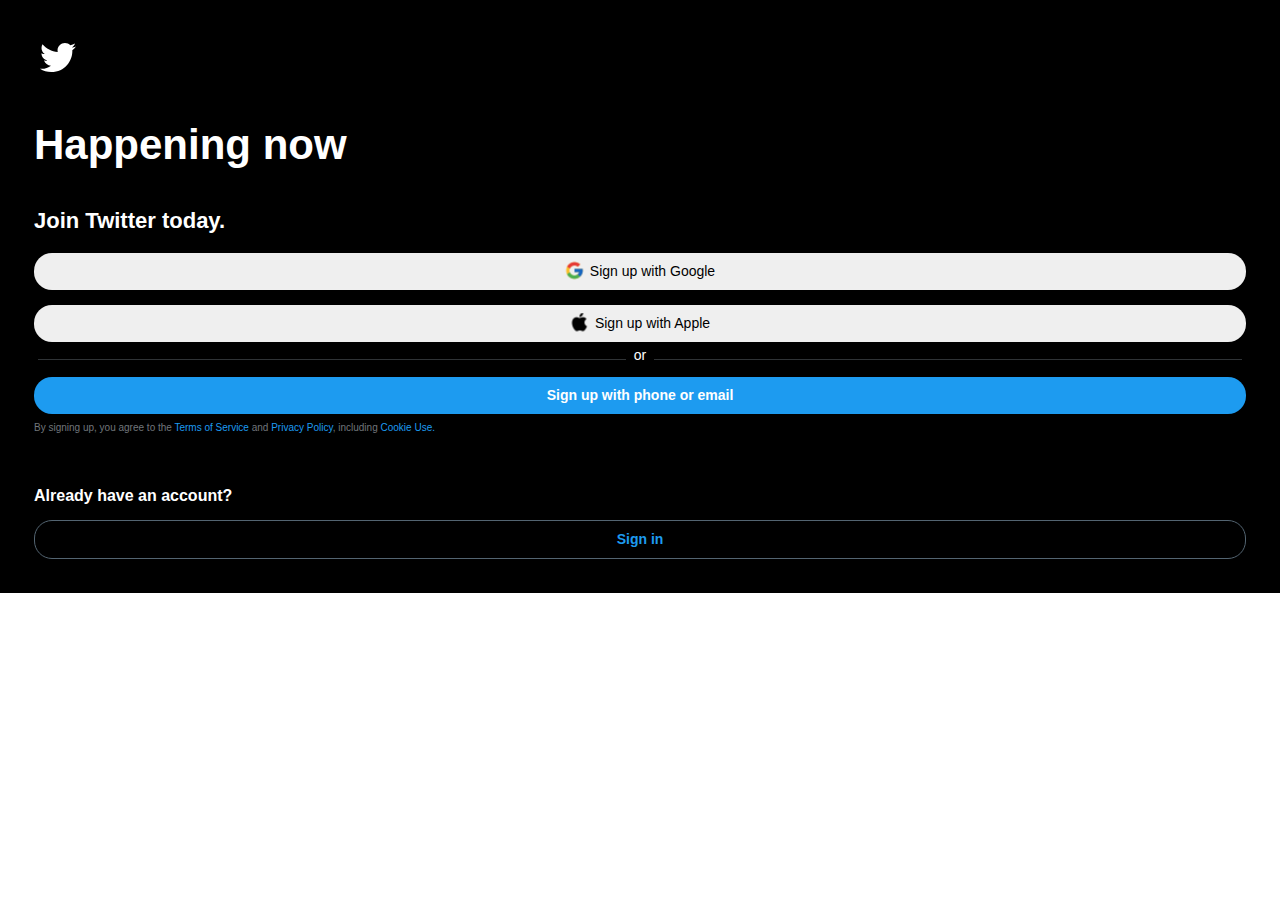
==== index.html @ 24f14d48 "twitter login, first commit" ====
<!DOCTYPE html>
<html lang="en">
<head>
    <meta charset="UTF-8">
    <meta http-equiv="X-UA-Compatible" content="IE=edge">
    <meta name="viewport" content="width=device-width, initial-scale=1.0">
    <link rel="shortcut icon" href="./Assets/icons/twitter-favicon.png" type="image/x-icon">
    <link rel="stylesheet" href="reset-css.css">
    <link rel="stylesheet" href="index.css">
    <title>Twitter Clone | Html and Css</title>
</head>
<body>    
    <main class="main-content">
        <img src="./Assets/icons/twitter-icon-white.svg" alt="white twitter logo">
        <h1>Happening now</h1>
        <h2>Join Twitter today.</h2>
        <div class="main-content--register">
            <button class="main-content--register__button"><span class="icon google-icon"></span>Sign up with Google</button>
            <button class="main-content--register__button"><span class="icon apple-icon"></span>Sign up with Apple</button>
            <div class="main-content--login--division">
                <div class="main-content--login--division__line">
                    <div></div>
                </div>
                <p>or</p>
                <div class="main-content--login--division__line">
                    <div></div>
                </div>
            </div>
            <button class="main-content--register__button email-phone__button">Sign up with phone or email</button>
            <p class="main-content--register__terms">By signing up, you agree to the <a href="#" class="main-content--register__blue-text">Terms of Service</a> and <a href="#" class="main-content--register__blue-text">Privacy Policy</a>, including <a href="#" class="main-content--register__blue-text">Cookie Use.</a></p>
            
        </div>
        <div class="main-content--login">
            <h3>Already have an account?</h3>
            <button class="main-content--login--button__black">Sign in</button>
        </div>
    </main>
    <footer></footer>    
</body>
</html>
---- index.css ----
html {
    font-family: -apple-system, BlinkMacSystemFont, 'Segoe UI', Roboto, Oxygen, Ubuntu, Cantarell, 'Open Sans', 'Helvetica Neue', sans-serif;
}
.main-content {
    width: 100%;
    padding: 34px;
    background-color: #000000;
    color: white;
}

.main-content h1 {
    margin: 38px 0;
    font-size: 42px;
    font-weight: 700;
    line-height: 49px;
}

.main-content h2 {
    margin-bottom: 19px;
    font-size: 22px;
    line-height: 27px;
}

.main-content--register {
    display: flex;
    flex-direction: column;
}

.main-content--register__button {
    border: none;
    border-radius: 18px;
    padding: 8px 0;
    font-size: 14px;
    display: flex;
    justify-content: center;
    gap: 6px;
}

.main-content--register__button:first-of-type {
    margin-bottom: 15px;
}

.icon {
    display: inline-block;
    width: 19px;
    height: 19px;
    object-fit: contain;
    background-repeat: no-repeat;
    background-position: center;
}

.google-icon {
    background-image: url(./Assets/icons/google-icon.png);
}

.apple-icon {
    background-image: url(./Assets/icons/apple-icon.png);
}

.main-content--login--division {
    display: flex;
    margin: 4px 0;
    justify-content: center;
    gap: 4px;
}

.main-content--login--division__line {
    display: flex;
    width: 100%;    
    height: 27px;
    justify-content: center;
    align-items: center;
    margin: 0 4px;
}


.main-content--login--division__line div {
    width: 100%;
    height: 1px;
    background-color: rgb(47, 51, 54);    
}

.main-content--login--division p {
    font-size: 14px;
    line-height: 19px;
    font-weight: 400;
}

.email-phone__button {
    background-color: #1d9bf0;
    color: white;
    font-weight: 700;
    margin-bottom: 8px;
}

.main-content--register__terms {
    font-size: 10px;
    font-weight: 400;
    line-height: 11px;
    color: rgb(113, 118, 123);
    margin-bottom: 15px;
}

.main-content--register__blue-text {
    color: rgb(29, 155, 240);
    text-decoration: none;
}

.main-content--register__blue-text:hover {
    text-decoration: underline;
}

.main-content--login {
    margin-top: 38px;
}

.main-content--login h3 {
    font-size: 16px;
    margin-bottom: 15px;
    font-weight: 700;
    line-height: 19px;
}

.main-content--login--button__black {
    width: 100%;
    border-color: rgb(83, 100, 113);
    border-width: 1px;
    border-radius: 18px;
    border-style: solid;
    padding: 8px 0;
    font-size: 14px;
    font-weight: 700;
    color: rgb(29, 155, 240);
    background-color: #000000;
}
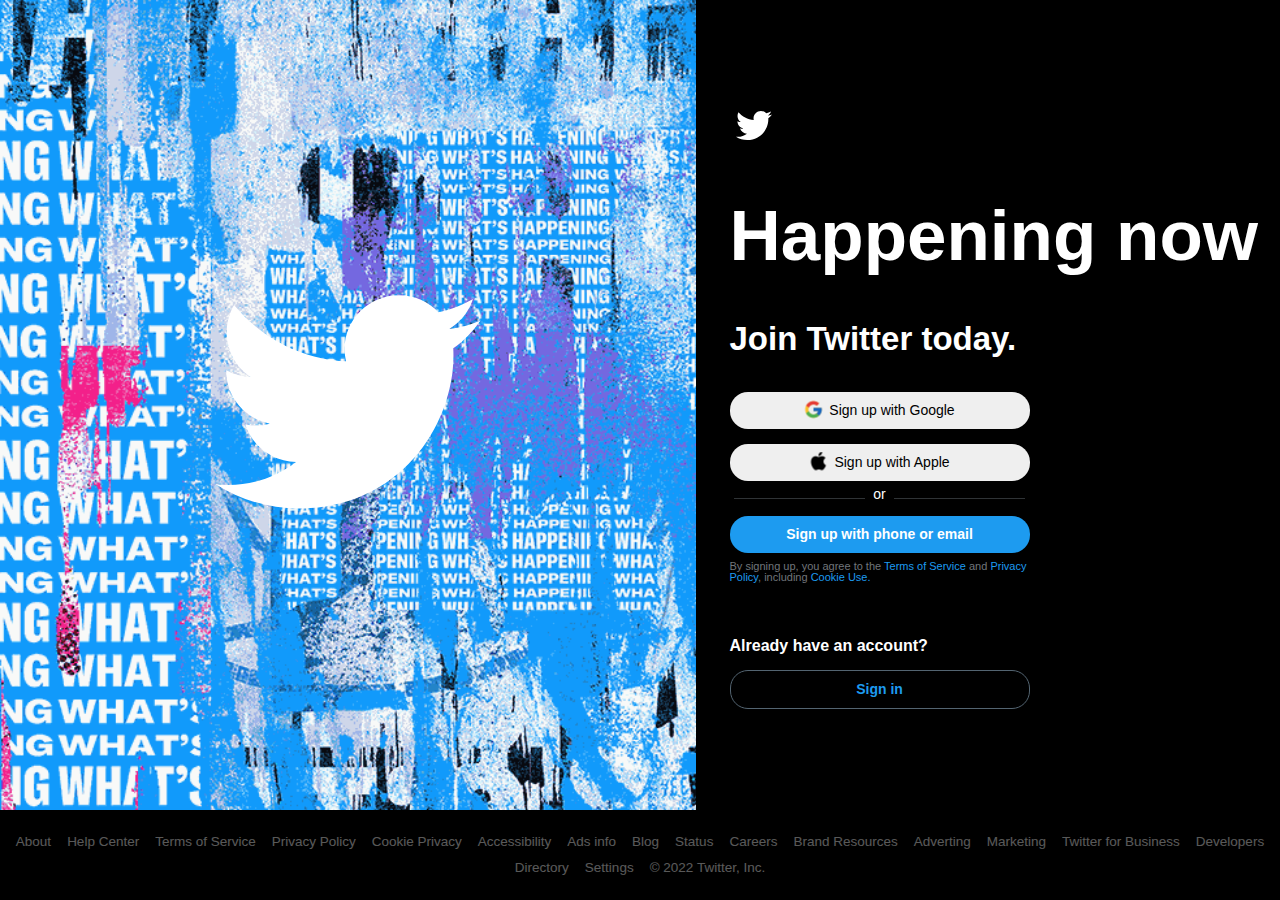
==== commit c8b341a4: "directory files changed" ====
--- a/index.html
+++ b/index.html
@@ -5,36 +5,63 @@
     <meta http-equiv="X-UA-Compatible" content="IE=edge">
     <meta name="viewport" content="width=device-width, initial-scale=1.0">
     <link rel="shortcut icon" href="./Assets/icons/twitter-favicon.png" type="image/x-icon">
-    <link rel="stylesheet" href="reset-css.css">
-    <link rel="stylesheet" href="index.css">
+    <link rel="stylesheet" href="./src/CSS/reset-css.css">
+    <link rel="stylesheet" href="./src/CSS/index.css">
     <title>Twitter Clone | Html and Css</title>
 </head>
 <body>    
-    <main class="main-content">
-        <img src="./Assets/icons/twitter-icon-white.svg" alt="white twitter logo">
-        <h1>Happening now</h1>
-        <h2>Join Twitter today.</h2>
-        <div class="main-content--register">
-            <button class="main-content--register__button"><span class="icon google-icon"></span>Sign up with Google</button>
-            <button class="main-content--register__button"><span class="icon apple-icon"></span>Sign up with Apple</button>
-            <div class="main-content--login--division">
-                <div class="main-content--login--division__line">
-                    <div></div>
+    <main class="main">
+        <section class="main-content">
+            <img src="./Assets/icons/twitter-icon-white.svg" alt="white twitter logo">
+            <h1>Happening now</h1>
+            <h2>Join Twitter today.</h2>
+            <div class="main-content--register">
+                <button class="main-content--register__button"><span class="icon google-icon"></span>Sign up with Google</button>
+                <button class="main-content--register__button"><span class="icon apple-icon"></span>Sign up with Apple</button>
+                <div class="main-content--login--division">
+                    <div class="main-content--login--division__line">
+                        <div></div>
+                    </div>
+                    <p>or</p>
+                    <div class="main-content--login--division__line">
+                        <div></div>
+                    </div>
                 </div>
-                <p>or</p>
-                <div class="main-content--login--division__line">
-                    <div></div>
-                </div>
+                <button class="main-content--register__button email-phone__button">Sign up with phone or email</button>
+                <p class="main-content--register__terms">By signing up, you agree to the <a href="#" class="main-content--register__blue-text">Terms of Service</a> and <a href="#" class="main-content--register__blue-text">Privacy Policy</a>, including <a href="#" class="main-content--register__blue-text">Cookie Use.</a></p>
             </div>
-            <button class="main-content--register__button email-phone__button">Sign up with phone or email</button>
-            <p class="main-content--register__terms">By signing up, you agree to the <a href="#" class="main-content--register__blue-text">Terms of Service</a> and <a href="#" class="main-content--register__blue-text">Privacy Policy</a>, including <a href="#" class="main-content--register__blue-text">Cookie Use.</a></p>
-            
-        </div>
-        <div class="main-content--login">
-            <h3>Already have an account?</h3>
-            <button class="main-content--login--button__black">Sign in</button>
-        </div>
+            <div class="main-content--login">
+                <h3>Already have an account?</h3>
+                <a href="../src/pages/signup-email.html">
+                    <button type="button" href="./pages/signup-email.html" class="main-content--login--button__black">Sign in</button>
+                </a>
+            </div>
+        </section>
+        <section class="main--images">
+            <img class="images--twitter-logo" src="./Assets/icons/twitter-icon-white.svg" alt="white twitter logo">
+        </section>
     </main>
-    <footer></footer>    
+    <footer class="footer">
+        <ul class="footer--list">
+            <li><a href="#">About</a></li>
+            <li><a href="#">Help Center</a></li>
+            <li><a href="#">Terms of Service</a></li>
+            <li><a href="#">Privacy Policy</a></li>
+            <li><a href="#">Cookie Privacy</a></li>
+            <li><a href="#">Accessibility</a></li>
+            <li><a href="#">Ads info</a></li>
+            <li><a href="#">Blog</a></li>
+            <li><a href="#">Status</a></li>
+            <li><a href="#">Careers</a></li>
+            <li><a href="#">Brand Resources</a></li>
+            <li><a href="#">Adverting</a></li>
+            <li><a href="#">Marketing</a></li>
+            <li><a href="#">Twitter for Business</a></li>
+            <li><a href="#">Developers</a></li>
+            <li><a href="#">Directory</a></li>
+            <li><a href="#">Settings</a></li>
+            <li><a href="#">© 2022 Twitter, Inc.</a></li>
+        </ul>
+    </footer>    
 </body>
 </html>--- a/src/CSS/index.css
+++ b/src/CSS/index.css
@@ -0,0 +1,245 @@
+html {
+    font-family: -apple-system, BlinkMacSystemFont, 'Segoe UI', Roboto, Oxygen, Ubuntu, Cantarell, 'Open Sans', 'Helvetica Neue', sans-serif;
+    font-size: 62.5%;
+}
+
+a {
+    text-decoration: none;
+    color: inherit;
+}
+
+
+.main {
+    background-color: #000000;
+}
+.main-content {
+    padding: 34px 19px;
+    width: 90%;
+    margin: 0 auto;    
+    color: white;
+}
+
+.main-content h1 {
+    margin: 38px 0;
+    font-size: 4.2rem;
+    font-weight: 700;
+    line-height: 4.9rem;
+}
+
+.main-content h2 {
+    margin-bottom: 19px;
+    font-size: 2.2rem;
+    line-height: 2.7rem;
+}
+
+.main-content--register {
+    display: flex;
+    flex-direction: column;
+    width: 80%;
+    min-width: 270px;
+}
+
+.main-content--register__button {
+    border: none;
+    border-radius: 18px;
+    padding: 8px 0;
+    font-size: 1.4rem;
+    display: flex;
+    justify-content: center;
+    gap: 6px;
+    width: 100%;
+}
+
+.main-content--register__button:first-of-type {
+    margin-bottom: 15px;
+}
+
+.icon {
+    display: inline-block;
+    width: 19px;
+    height: 19px;
+    object-fit: contain;
+    background-repeat: no-repeat;
+    background-position: center;
+}
+
+.google-icon {
+    background-image: url(../Assets/icons/google-icon.png);
+}
+
+.apple-icon {
+    background-image: url(../Assets/icons/apple-icon.png);
+}
+
+.main-content--login--division {
+    display: flex;
+    margin: 4px 0;
+    justify-content: center;
+    gap: 4px;
+}
+
+.main-content--login--division__line {
+    display: flex;
+    width: 100%;    
+    height: 27px;
+    justify-content: center;
+    align-items: center;
+    margin: 0 4px;
+}
+
+
+.main-content--login--division__line div {
+    width: 100%;
+    height: 1px;
+    background-color: rgb(47, 51, 54);    
+}
+
+.main-content--login--division p {
+    font-size: 1.4rem;
+    line-height: 1.9rem;
+    font-weight: 400;
+}
+
+.email-phone__button {
+    background-color: #1d9bf0;
+    color: white;
+    font-weight: 700;
+    margin-bottom: 8px;
+}
+
+.main-content--register__terms {
+    font-size: 1.1rem;
+    font-weight: 400;
+    line-height: 1.1rem;
+    color: rgb(113, 118, 123);
+    margin-bottom: 15px;
+}
+
+.main-content--register__blue-text {
+    color: rgb(29, 155, 240);
+    text-decoration: none;
+}
+
+.main-content--register__blue-text:hover {
+    text-decoration: underline;
+}
+
+.main-content--login {
+    margin-top: 38px;
+    width: 80%;
+    min-width: 264px;
+}
+
+.main-content--login h3 {
+    font-size: 1.6rem;
+    margin-bottom: 15px;
+    font-weight: 700;
+    line-height: 1.9rem;
+}
+
+.main-content--login--button__black {
+    width: 100%;
+    border-color: rgb(83, 100, 113);
+    border-width: 1px;
+    border-radius: 18px;
+    border-style: solid;
+    padding: 8px 0;
+    font-size: 1.4rem;
+    font-weight: 700;
+    color: rgb(29, 155, 240);
+    background-color: #000000;
+}
+
+.main--images {
+    width: 100%;
+    height: 60vh;
+    display: grid;
+    place-content: center;
+    background-image: url(../Assets/img/background-image-twitter.png);
+    background-size: cover;
+}
+
+.images--twitter-logo {
+    width: 400px;
+    height: 353px;    
+}
+
+.footer{
+    width: 100%;
+    padding: 15px;
+    font-size: 1.2rem;   
+    background: #000000
+}
+  
+.footer--list{  
+    display: flex;
+    flex-wrap: wrap;    
+    list-style: none;
+    padding: 0;
+    justify-content: center;   
+    margin: 0; 
+    align-items: center;   
+}
+  
+.footer--list li{
+    margin: 3px 8px;
+    text-decoration: none;
+}
+  
+.footer--list li a{
+    color: white;
+    opacity: 35%;
+}
+
+
+/* Laptop screen media */
+@media screen and (min-width: 1024px) {
+    .main {
+        display: flex;
+        flex-direction: row-reverse;
+        height: 90vh;
+    }
+    
+    .main-content {
+        width: 45%;
+        height: 100%;
+        display: flex;
+        flex-direction: column;
+        align-items: flex-start;
+        justify-content: center;
+        margin-left: 15px;
+    }
+
+    .main-content h1 {
+        font-size: 7.1rem;
+        line-height: 80px;
+        font-weight: 700;
+        margin: 46px 0;
+    }
+
+    .main-content h2 {
+        font-size: 3.3rem;
+        margin-bottom: 36px;
+        line-height: 34px;
+        font-weight: 700;
+
+    }
+
+    .main--images {
+        height: 100%;
+        width: 55%;
+    }
+    
+    .main-content--register, .main-content--login {
+        width: 300px;
+    }
+
+    .footer {
+        padding: 10px 0;
+        font-size: 1.35rem;
+        height: 10vh;
+        display: flex;
+        align-items: center;
+        justify-content: center;
+    }
+}
